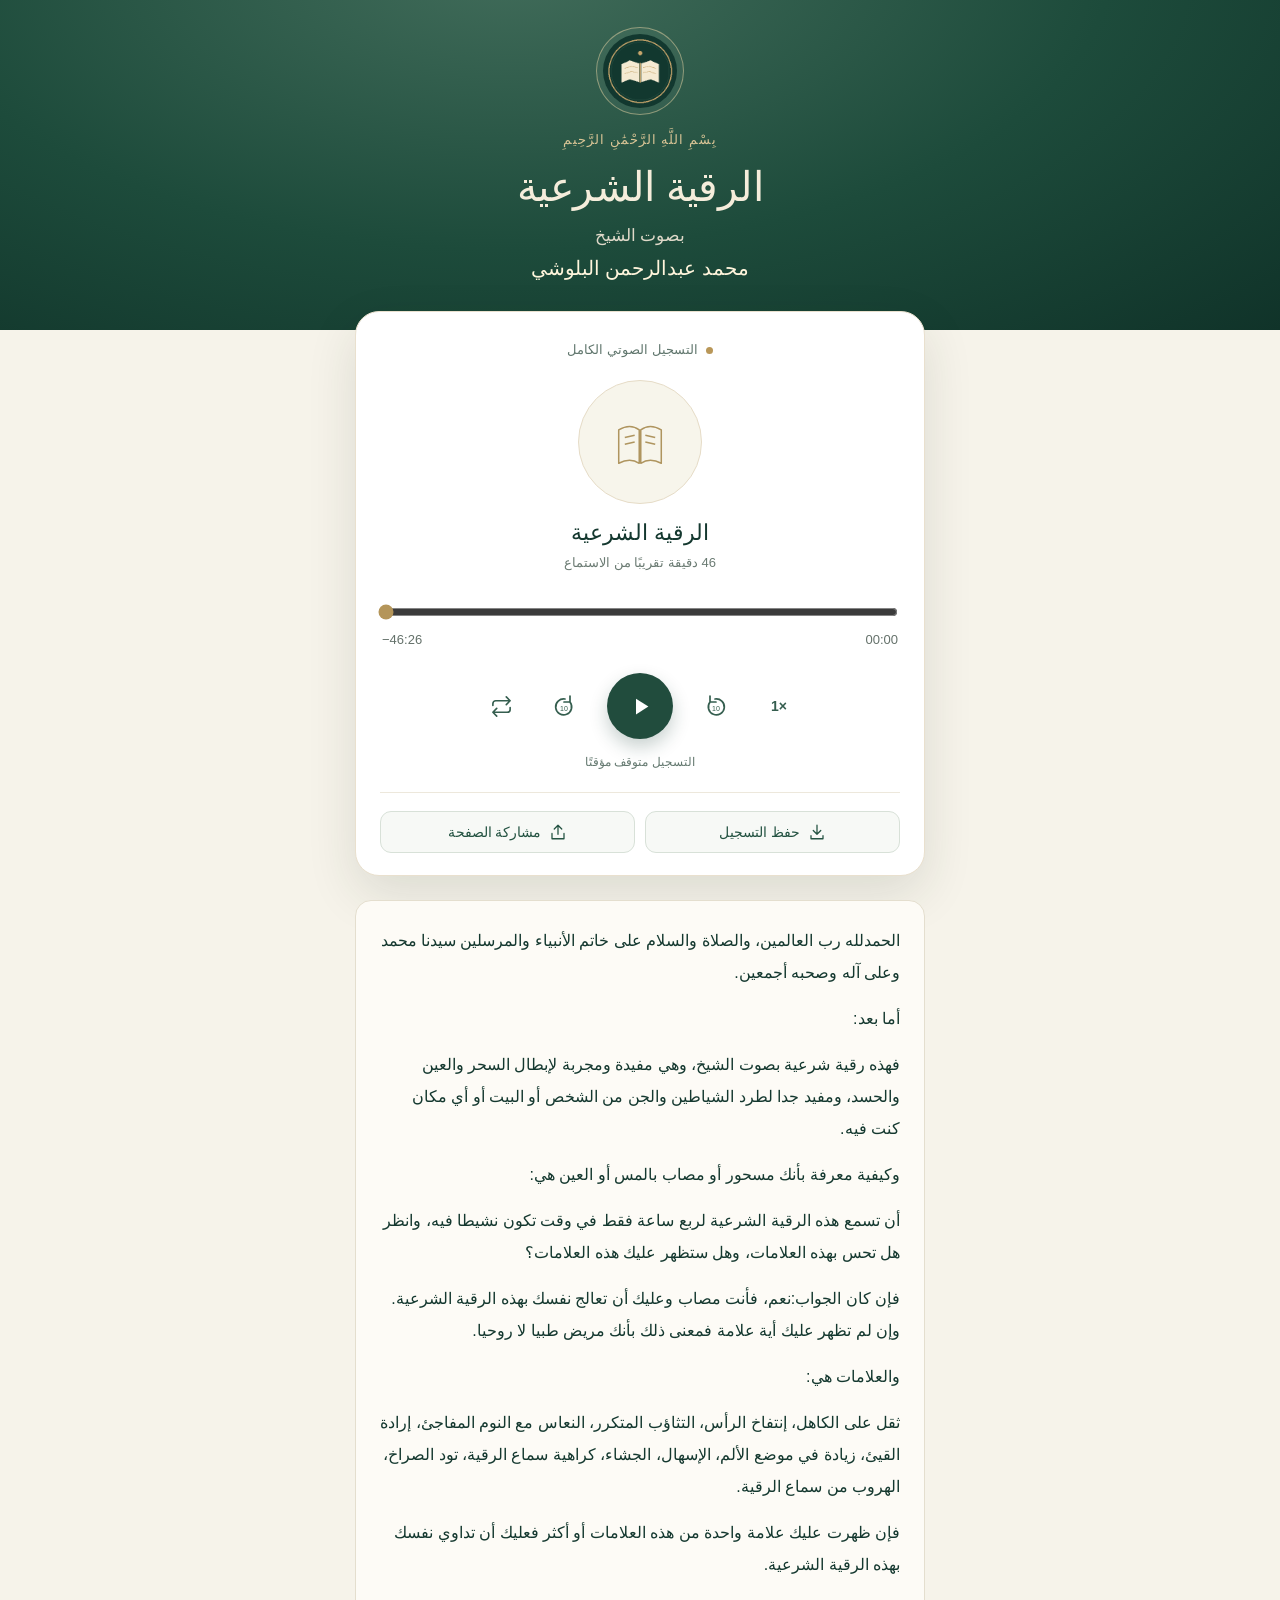
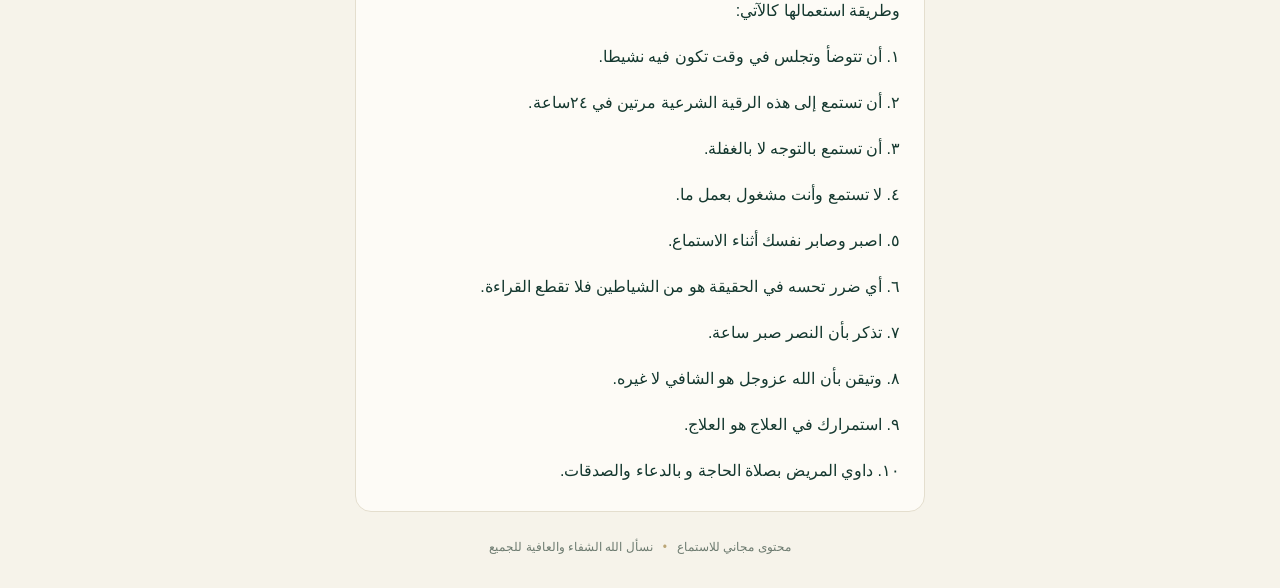
==== index.html @ 59ede6ce "Publish approved ruqyah page with filtered recording" ====
<!doctype html>
<html lang="ar" dir="rtl">
<head>
<meta charset="utf-8">
<meta name="viewport" content="width=device-width,initial-scale=1,viewport-fit=cover">
<meta name="theme-color" content="#14392f">
<meta name="description" content="استمع إلى الرقية الشرعية بصوت الشيخ محمد عبدالرحمن البلوشي. استماع مجاني ومباشر.">
<meta property="og:title" content="الرقية الشرعية | الشيخ محمد عبدالرحمن البلوشي">
<meta property="og:description" content="استمع إلى الرقية الشرعية بصوت الشيخ محمد عبدالرحمن البلوشي.">
<meta property="og:type" content="website">
<link rel="icon" type="image/png" href="icon-192.png">
<link rel="apple-touch-icon" href="icon-192.png">
<link rel="manifest" href="manifest.webmanifest">
<link rel="stylesheet" href="style.css">
<title>الرقية الشرعية | الشيخ محمد عبدالرحمن البلوشي</title>
</head>
<body>
<div class="skyline" aria-hidden="true"></div>
<main class="container">
 <header class="masthead">
  <div class="seal"><img src="icon-192.png" alt="شعار الرقية الشرعية" width="74" height="74"></div>
  <p class="eyebrow">بِسْمِ اللَّهِ الرَّحْمَٰنِ الرَّحِيمِ</p>
  <h1>الرقية الشرعية</h1>
  <p class="sheikh">بصوت الشيخ<br><strong>محمد عبدالرحمن البلوشي</strong></p>
 </header>
 <section class="player" aria-label="مشغل الرقية الشرعية">
  <p class="rec-label"><span class="dot" aria-hidden="true"></span> التسجيل الصوتي الكامل</p>
  <div class="disk" aria-hidden="true"><svg viewBox="0 0 100 100" width="76" height="76"><path d="M22 34Q37 25 49 34V78Q37 70 22 78Z M78 34Q63 25 51 34V78Q63 70 78 78Z" stroke="currentColor" stroke-width="2" fill="none" stroke-linejoin="round"/><path d="M30 44L43 41M30 53L43 50M57 41L70 44M57 50L70 53" stroke="currentColor" stroke-width="2" fill="none"/></svg></div>
  <p class="track">الرقية الشرعية</p>
  <p class="track-sub">46 دقيقة تقريبًا من الاستماع</p>
  <audio id="audio" src="ruqyah.mp3" preload="metadata" playsinline></audio>
  <div class="timeline">
    <input id="seek" type="range" min="0" max="1000" step="1" value="0" aria-label="موضع التشغيل">
    <div class="times"><span id="remaining">−46:26</span><span id="elapsed">00:00</span></div>
  </div>
  <div class="controls">
   <button type="button" id="repeat" class="icon-btn" aria-pressed="false" aria-label="تكرار التسجيل" title="تكرار التسجيل"><svg viewBox="0 0 24 24" width="23" height="23"><path d="M17 2l4 4-4 4M3 11V9a3 3 0 0 1 3-3h15M7 22l-4-4 4-4m14-1v2a3 3 0 0 1-3 3H3"/></svg></button>
   <button type="button" id="forward" class="icon-btn" aria-label="تقديم عشر ثوانٍ" title="تقديم 10 ثوانٍ"><svg viewBox="0 0 24 24" width="24" height="24"><path d="M18 8a8 8 0 1 1-5-3M18 2v6h-6"/><text x="12" y="17" text-anchor="middle" font-size="7" stroke="none" fill="currentColor">10</text></svg></button>
   <button type="button" id="play" class="play-btn" aria-label="تشغيل"><svg id="play-icon" viewBox="0 0 24 24" width="27" height="27"><path d="M8 5v14l11-7z" fill="currentColor" stroke="none"/></svg></button>
   <button type="button" id="back" class="icon-btn" aria-label="إرجاع عشر ثوانٍ" title="إرجاع 10 ثوانٍ"><svg viewBox="0 0 24 24" width="24" height="24"><path d="M6 8a8 8 0 1 0 5-3M6 2v6h6"/><text x="12" y="17" text-anchor="middle" font-size="7" stroke="none" fill="currentColor">10</text></svg></button>
   <button type="button" id="speed" class="icon-btn speed" aria-label="سرعة التشغيل" title="سرعة التشغيل">1×</button>
  </div>
  <div id="status" class="status" role="status" aria-live="polite">اضغط تشغيل للاستماع إلى الرقية</div>
  <div class="actions">
   <a class="action" href="ruqyah.mp3" download="ruqyah-mohammed-albalushi.mp3"><svg viewBox="0 0 24 24"><path d="M12 3v12m-5-5 5 5 5-5M4 17v4h16v-4"/></svg> حفظ التسجيل</a>
   <button class="action" type="button" id="share"><svg viewBox="0 0 24 24"><path d="M12 15V3m-5 5 5-5 5 5M4 14v7h16v-7"/></svg> مشاركة الصفحة</button>
  </div>
 </section>
 <section class="sheikh-text" aria-label="النص المرفق">
  <p>الحمدلله رب العالمين، والصلاة والسلام على خاتم الأنبياء والمرسلين سيدنا محمد وعلى آله وصحبه أجمعين.</p>
  <p>أما بعد:</p>
  <p>فهذه رقية شرعية بصوت الشيخ، وهي مفيدة ومجربة لإبطال السحر والعين والحسد، ومفيد جدا لطرد الشياطين والجن من الشخص أو البيت أو أي مكان كنت فيه.</p>
  <p>وكيفية معرفة بأنك مسحور أو مصاب بالمس أو العين هي:</p>
  <p>أن تسمع هذه الرقية الشرعية لربع ساعة فقط في وقت تكون نشيطا فيه، وانظر هل تحس بهذه العلامات، وهل ستظهر عليك هذه العلامات؟</p>
  <p>فإن كان الجواب:نعم، فأنت مصاب وعليك أن تعالج نفسك بهذه الرقية الشرعية. وإن لم تظهر عليك أية علامة فمعنى ذلك بأنك مريض طبيا لا روحيا.</p>
  <p>والعلامات هي:</p>
  <p>ثقل على الكاهل، إنتفاخ الرأس، التثاؤب المتكرر، النعاس مع النوم المفاجئ، إرادة القيئ، زيادة في موضع الألم، الإسهال، الجشاء، كراهية سماع الرقية، تود الصراخ، الهروب من سماع الرقية.</p>
  <p>فإن ظهرت عليك علامة واحدة من هذه العلامات أو أكثر فعليك أن تداوي نفسك بهذه الرقية الشرعية.</p>
  <p>وطريقة استعمالها كالآتي:</p>
  <p>١. أن تتوضأ وتجلس في وقت تكون فيه نشيطا.</p>
  <p>٢. أن تستمع إلى هذه الرقية الشرعية مرتين في ٢٤ساعة.</p>
  <p>٣. أن تستمع بالتوجه لا بالغفلة.</p>
  <p>٤. لا تستمع وأنت مشغول بعمل ما.</p>
  <p>٥. اصبر وصابر نفسك أثناء الاستماع.</p>
  <p>٦. أي ضرر تحسه في الحقيقة هو من الشياطين فلا تقطع القراءة.</p>
  <p>٧. تذكر بأن النصر صبر ساعة.</p>
  <p>٨. وتيقن بأن الله عزوجل هو الشافي لا غيره.</p>
  <p>٩. استمرارك في العلاج هو العلاج.</p>
  <p>١٠. داوي المريض بصلاة الحاجة و بالدعاء والصدقات.</p>
 </section>
 <footer><span>محتوى مجاني للاستماع</span><span class="sep" aria-hidden="true">•</span><span>نسأل الله الشفاء والعافية للجميع</span></footer>
</main>
<script src="script.js" defer></script>
</body>
</html>
---- style.css ----
*{box-sizing:border-box}html{font-synthesis:none}body{margin:0;background:#f6f3ea;color:#14382f;font-family:Tahoma,"Noto Naskh Arabic",Arial,sans-serif;min-height:100vh;line-height:1.75}.skyline{position:absolute;top:0;left:0;right:0;height:330px;background:radial-gradient(ellipse at 40% -10%,#416c5a 0%,#1d4b3b 55%,#103329 100%);z-index:-1}.container{width:min(100% - 28px,570px);margin:0 auto;padding-bottom:30px}.masthead{text-align:center;color:#f5eddb;padding:27px 10px 25px}.seal{width:88px;height:88px;border:1px solid rgba(232,211,164,.5);border-radius:50%;display:flex;align-items:center;justify-content:center;margin:0 auto 14px;background:rgba(255,255,255,.04)}.seal img{border-radius:50%}.eyebrow{font-size:13px;letter-spacing:1px;color:#dac596;margin:4px 0 5px}h1{font-size:clamp(31px,7vw,41px);line-height:1.5;margin:0;font-weight:700;letter-spacing:-.6px}.sheikh{font-size:17px;margin:3px 0 0;color:#dfd9c9}.sheikh strong{font-size:20px;color:#fff5dc}.player{background:#fff;border:1px solid #e9e0ce;border-radius:24px;box-shadow:0 18px 50px rgba(33,48,34,.12);padding:27px 24px 22px;text-align:center}.rec-label{font-size:13px;color:#60766d;display:flex;align-items:center;justify-content:center;gap:8px;margin:0 0 18px}.dot{width:7px;height:7px;background:#b99758;border-radius:50%}.disk{height:124px;width:124px;border:1px solid #e6dcc7;background:#f7f5eb;color:#af955f;border-radius:50%;display:flex;align-items:center;justify-content:center;margin:0 auto 14px}.track{font-size:22px;font-weight:700;line-height:1.4;margin:0 0 3px}.track-sub{font-size:13px;color:#6b7b73;margin:0}.timeline{margin-top:27px}.timeline input{width:100%;accent-color:#b49559;cursor:pointer;direction:ltr}.times{display:flex;justify-content:space-between;direction:ltr;font-size:13px;color:#64716a;font-variant-numeric:tabular-nums;margin:0 2px}.controls{margin:21px auto 0;display:flex;justify-content:center;align-items:center;gap:clamp(9px,4vw,23px);direction:ltr}.icon-btn,.play-btn{border:0;cursor:pointer;display:flex;align-items:center;justify-content:center;flex-shrink:0}.icon-btn{background:transparent;color:#355e4f;width:40px;height:40px;border-radius:50%}.icon-btn:hover,.icon-btn[aria-pressed=true]{background:#eef2e7;color:#9c7b40}.icon-btn svg,.action svg{stroke:currentColor;stroke-width:1.7;stroke-linecap:round;stroke-linejoin:round;fill:none}.play-btn{background:#214c3d;color:white;border-radius:50%;width:66px;height:66px;box-shadow:0 8px 18px rgba(18,56,47,.23)}.play-btn:hover{background:#12362c}.speed{font-family:inherit;font-weight:bold;font-size:14px}.status{font-size:12px;color:#63786f;min-height:24px;margin-top:13px}.actions{display:flex;gap:10px;border-top:1px solid #ede8dc;padding-top:18px;margin-top:16px}.action{flex:1;border:1px solid #d8e1d8;border-radius:11px;padding:11px 4px;background:#f7f9f6;text-decoration:none;color:#245342;font:600 14px Tahoma,Arial,sans-serif;display:flex;align-items:center;justify-content:center;gap:8px;cursor:pointer}.action:hover{background:#eaf1ea}.action svg{width:18px;height:18px}.notice{padding:23px 23px 16px;margin-top:21px;border-radius:16px;border:1px solid #e4dece;background:#fdfbf6}.notice h2{font-size:16px;margin:0 0 5px;color:#305445}.notice p{margin:0;font-size:14px;color:#5c685f;line-height:2}footer{text-align:center;margin:25px auto 0;font-size:12px;color:#6d7b70;display:flex;gap:10px;align-items:center;justify-content:center;flex-wrap:wrap}.sep{color:#bba677}button:focus-visible,a:focus-visible,input:focus-visible{outline:3px solid #b79759;outline-offset:4px}@media(max-width:380px){.container{width:min(100% - 20px,570px)}.player{padding:23px 14px}.actions{gap:7px}.action{font-size:12px}.controls{gap:5px}}@media(prefers-reduced-motion:reduce){*{transition:none!important}}
.sheikh-text{margin-top:24px;padding:24px;background:#fdfbf6;border:1px solid #e4dece;border-radius:16px;text-align:right;font-size:16px;line-height:2}.sheikh-text p{margin:0 0 14px}.sheikh-text p:last-child{margin-bottom:0}
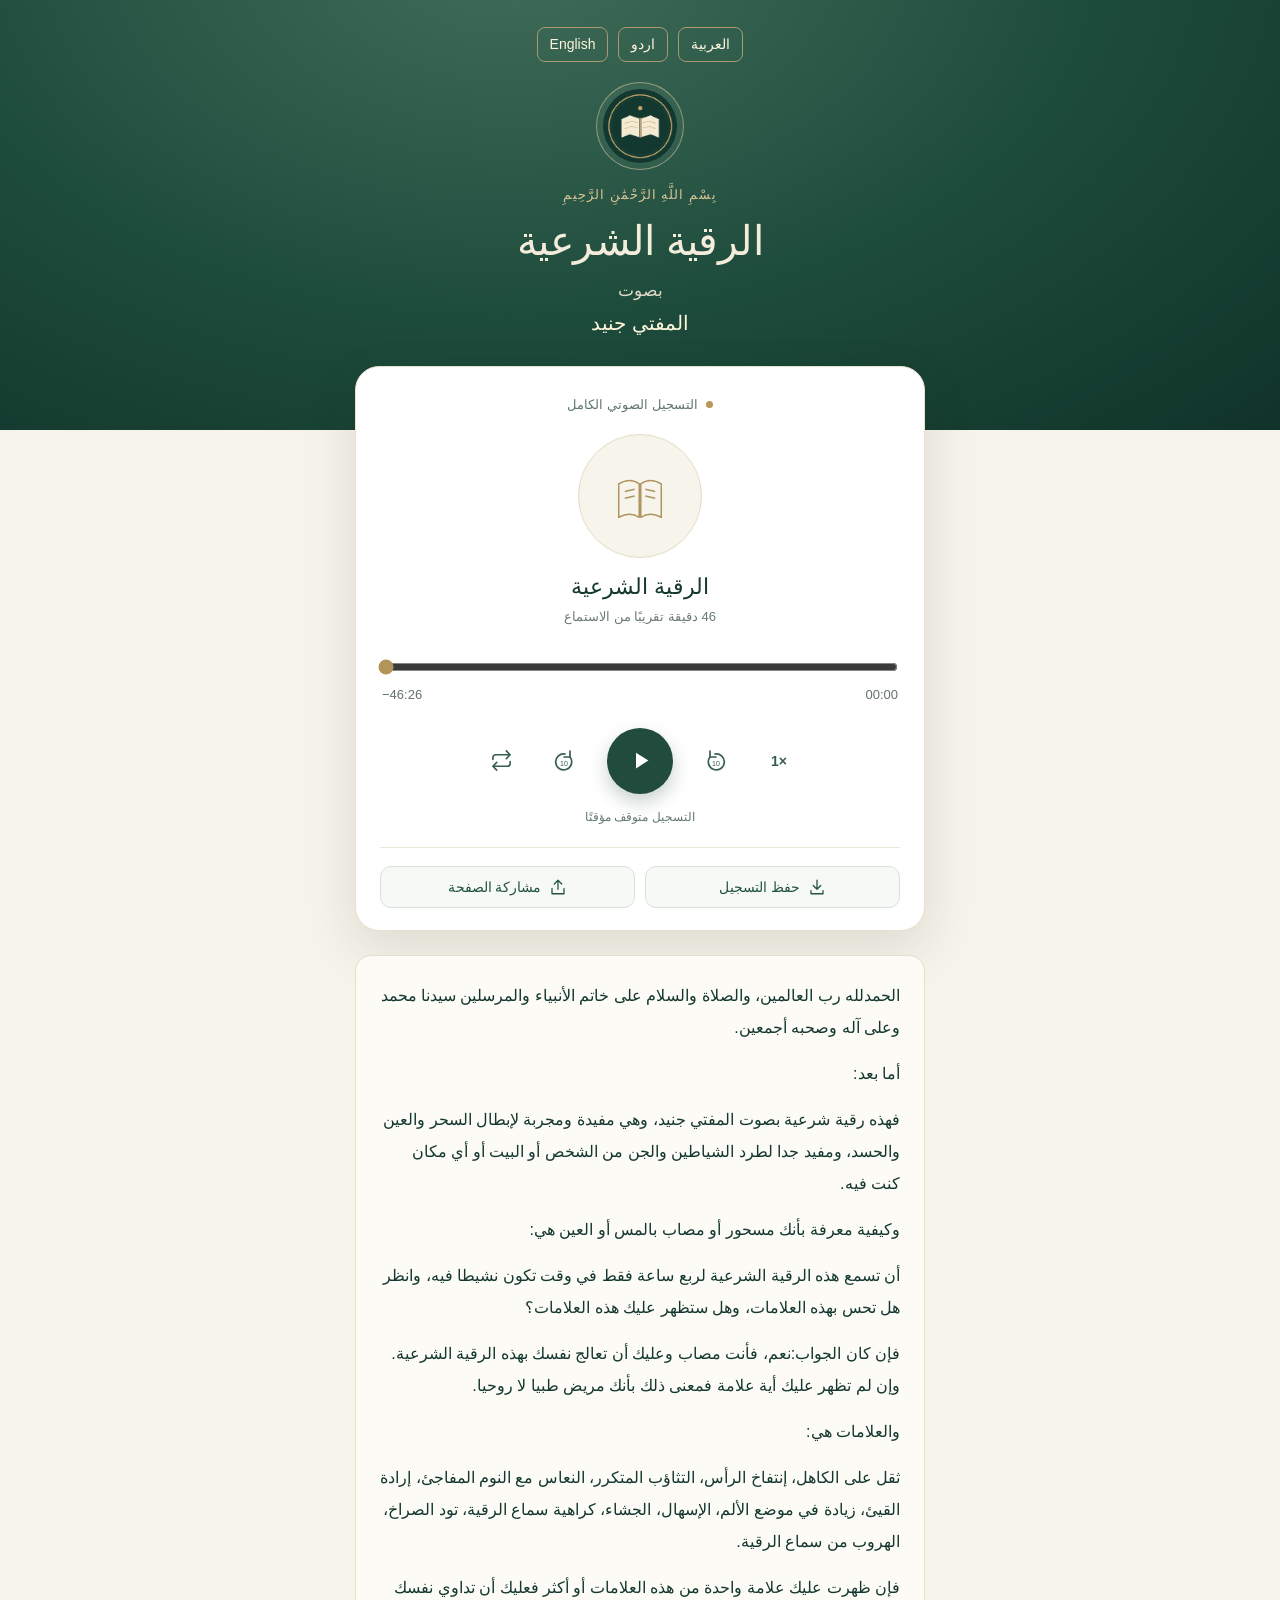
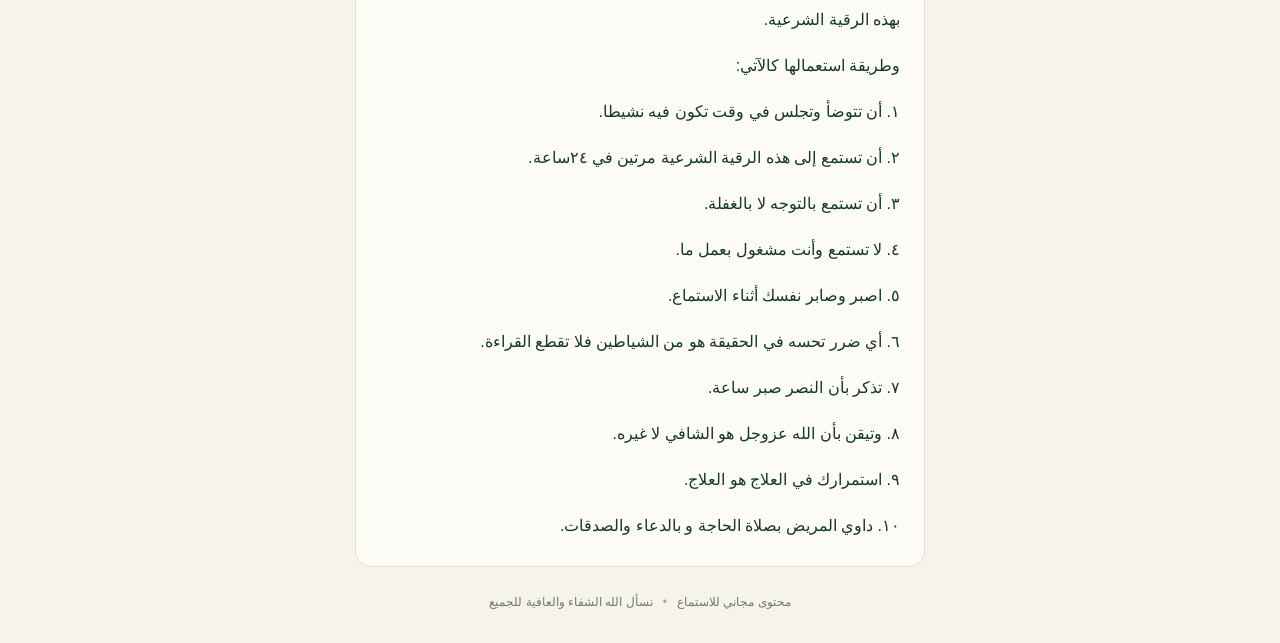
==== commit 0b17f0b7: "Rename reciter to Mufti Junaid; add Urdu and English" ====
--- a/index.html
+++ b/index.html
@@ -1,80 +1,81 @@
-<!doctype html>
-<html lang="ar" dir="rtl">
-<head>
-<meta charset="utf-8">
-<meta name="viewport" content="width=device-width,initial-scale=1,viewport-fit=cover">
-<meta name="theme-color" content="#14392f">
-<meta name="description" content="استمع إلى الرقية الشرعية بصوت الشيخ محمد عبدالرحمن البلوشي. استماع مجاني ومباشر.">
-<meta property="og:title" content="الرقية الشرعية | الشيخ محمد عبدالرحمن البلوشي">
-<meta property="og:description" content="استمع إلى الرقية الشرعية بصوت الشيخ محمد عبدالرحمن البلوشي.">
-<meta property="og:type" content="website">
-<link rel="icon" type="image/png" href="icon-192.png">
-<link rel="apple-touch-icon" href="icon-192.png">
-<link rel="manifest" href="manifest.webmanifest">
-<link rel="stylesheet" href="style.css">
-<title>الرقية الشرعية | الشيخ محمد عبدالرحمن البلوشي</title>
-</head>
-<body>
-<div class="skyline" aria-hidden="true"></div>
-<main class="container">
- <header class="masthead">
-  <div class="seal"><img src="icon-192.png" alt="شعار الرقية الشرعية" width="74" height="74"></div>
-  <p class="eyebrow">بِسْمِ اللَّهِ الرَّحْمَٰنِ الرَّحِيمِ</p>
-  <h1>الرقية الشرعية</h1>
-  <p class="sheikh">بصوت الشيخ<br><strong>محمد عبدالرحمن البلوشي</strong></p>
- </header>
- <section class="player" aria-label="مشغل الرقية الشرعية">
-  <p class="rec-label"><span class="dot" aria-hidden="true"></span> التسجيل الصوتي الكامل</p>
-  <div class="disk" aria-hidden="true"><svg viewBox="0 0 100 100" width="76" height="76"><path d="M22 34Q37 25 49 34V78Q37 70 22 78Z M78 34Q63 25 51 34V78Q63 70 78 78Z" stroke="currentColor" stroke-width="2" fill="none" stroke-linejoin="round"/><path d="M30 44L43 41M30 53L43 50M57 41L70 44M57 50L70 53" stroke="currentColor" stroke-width="2" fill="none"/></svg></div>
-  <p class="track">الرقية الشرعية</p>
-  <p class="track-sub">46 دقيقة تقريبًا من الاستماع</p>
-  <audio id="audio" src="ruqyah.mp3" preload="metadata" playsinline></audio>
-  <div class="timeline">
-    <input id="seek" type="range" min="0" max="1000" step="1" value="0" aria-label="موضع التشغيل">
-    <div class="times"><span id="remaining">−46:26</span><span id="elapsed">00:00</span></div>
-  </div>
-  <div class="controls">
-   <button type="button" id="repeat" class="icon-btn" aria-pressed="false" aria-label="تكرار التسجيل" title="تكرار التسجيل"><svg viewBox="0 0 24 24" width="23" height="23"><path d="M17 2l4 4-4 4M3 11V9a3 3 0 0 1 3-3h15M7 22l-4-4 4-4m14-1v2a3 3 0 0 1-3 3H3"/></svg></button>
-   <button type="button" id="forward" class="icon-btn" aria-label="تقديم عشر ثوانٍ" title="تقديم 10 ثوانٍ"><svg viewBox="0 0 24 24" width="24" height="24"><path d="M18 8a8 8 0 1 1-5-3M18 2v6h-6"/><text x="12" y="17" text-anchor="middle" font-size="7" stroke="none" fill="currentColor">10</text></svg></button>
-   <button type="button" id="play" class="play-btn" aria-label="تشغيل"><svg id="play-icon" viewBox="0 0 24 24" width="27" height="27"><path d="M8 5v14l11-7z" fill="currentColor" stroke="none"/></svg></button>
-   <button type="button" id="back" class="icon-btn" aria-label="إرجاع عشر ثوانٍ" title="إرجاع 10 ثوانٍ"><svg viewBox="0 0 24 24" width="24" height="24"><path d="M6 8a8 8 0 1 0 5-3M6 2v6h6"/><text x="12" y="17" text-anchor="middle" font-size="7" stroke="none" fill="currentColor">10</text></svg></button>
-   <button type="button" id="speed" class="icon-btn speed" aria-label="سرعة التشغيل" title="سرعة التشغيل">1×</button>
-  </div>
-  <div id="status" class="status" role="status" aria-live="polite">اضغط تشغيل للاستماع إلى الرقية</div>
-  <div class="actions">
-   <a class="action" href="ruqyah.mp3" download="ruqyah-mohammed-albalushi.mp3"><svg viewBox="0 0 24 24"><path d="M12 3v12m-5-5 5 5 5-5M4 17v4h16v-4"/></svg> حفظ التسجيل</a>
-   <button class="action" type="button" id="share"><svg viewBox="0 0 24 24"><path d="M12 15V3m-5 5 5-5 5 5M4 14v7h16v-7"/></svg> مشاركة الصفحة</button>
-  </div>
- </section>
- <section class="sheikh-text" aria-label="النص المرفق">
-  <p>الحمدلله رب العالمين، والصلاة والسلام على خاتم الأنبياء والمرسلين سيدنا محمد وعلى آله وصحبه أجمعين.</p>
-  <p>أما بعد:</p>
-  <p>فهذه رقية شرعية بصوت الشيخ، وهي مفيدة ومجربة لإبطال السحر والعين والحسد، ومفيد جدا لطرد الشياطين والجن من الشخص أو البيت أو أي مكان كنت فيه.</p>
-  <p>وكيفية معرفة بأنك مسحور أو مصاب بالمس أو العين هي:</p>
-  <p>أن تسمع هذه الرقية الشرعية لربع ساعة فقط في وقت تكون نشيطا فيه، وانظر هل تحس بهذه العلامات، وهل ستظهر عليك هذه العلامات؟</p>
-  <p>فإن كان الجواب:نعم، فأنت مصاب وعليك أن تعالج نفسك بهذه الرقية الشرعية. وإن لم تظهر عليك أية علامة فمعنى ذلك بأنك مريض طبيا لا روحيا.</p>
-  <p>والعلامات هي:</p>
-  <p>ثقل على الكاهل، إنتفاخ الرأس، التثاؤب المتكرر، النعاس مع النوم المفاجئ، إرادة القيئ، زيادة في موضع الألم، الإسهال، الجشاء، كراهية سماع الرقية، تود الصراخ، الهروب من سماع الرقية.</p>
-  <p>فإن ظهرت عليك علامة واحدة من هذه العلامات أو أكثر فعليك أن تداوي نفسك بهذه الرقية الشرعية.</p>
-  <p>وطريقة استعمالها كالآتي:</p>
-  <p>١. أن تتوضأ وتجلس في وقت تكون فيه نشيطا.</p>
-  <p>٢. أن تستمع إلى هذه الرقية الشرعية مرتين في ٢٤ساعة.</p>
-  <p>٣. أن تستمع بالتوجه لا بالغفلة.</p>
-  <p>٤. لا تستمع وأنت مشغول بعمل ما.</p>
-  <p>٥. اصبر وصابر نفسك أثناء الاستماع.</p>
-  <p>٦. أي ضرر تحسه في الحقيقة هو من الشياطين فلا تقطع القراءة.</p>
-  <p>٧. تذكر بأن النصر صبر ساعة.</p>
-  <p>٨. وتيقن بأن الله عزوجل هو الشافي لا غيره.</p>
-  <p>٩. استمرارك في العلاج هو العلاج.</p>
-  <p>١٠. داوي المريض بصلاة الحاجة و بالدعاء والصدقات.</p>
- </section>
- <footer><span>محتوى مجاني للاستماع</span><span class="sep" aria-hidden="true">•</span><span>نسأل الله الشفاء والعافية للجميع</span></footer>
-</main>
-<script src="script.js" defer></script>
-</body>
-</html>
+<!doctype html>
+<html lang="ar" dir="rtl">
+<head>
+<meta charset="utf-8">
+<meta name="viewport" content="width=device-width,initial-scale=1,viewport-fit=cover">
+<meta name="theme-color" content="#14392f">
+<meta name="description" content="استمع إلى الرقية الشرعية بصوت المفتي جنيد. استماع مجاني ومباشر.">
+<meta property="og:title" content="الرقية الشرعية | المفتي جنيد">
+<meta property="og:description" content="استمع إلى الرقية الشرعية بصوت المفتي جنيد.">
+<meta property="og:type" content="website">
+<link rel="icon" type="image/png" href="icon-192.png">
+<link rel="apple-touch-icon" href="icon-192.png">
+<link rel="manifest" href="manifest.webmanifest">
+<link rel="stylesheet" href="style.css">
+<title>الرقية الشرعية | المفتي جنيد</title>
+</head>
+<body>
+<div class="skyline" aria-hidden="true"></div>
+<main class="container">
+ <header class="masthead"><nav class="languages" aria-label="Language"><a href="index.html" lang="ar">العربية</a><a href="ur.html" lang="ur">اردو</a><a href="en.html" lang="en">English</a></nav>
+  <div class="seal"><img src="icon-192.png" alt="شعار الرقية الشرعية" width="74" height="74"></div>
+  <p class="eyebrow">بِسْمِ اللَّهِ الرَّحْمَٰنِ الرَّحِيمِ</p>
+  <h1>الرقية الشرعية</h1>
+  <p class="sheikh">بصوت<br><strong>المفتي جنيد</strong></p>
+ </header>
+ <section class="player" aria-label="مشغل الرقية الشرعية">
+  <p class="rec-label"><span class="dot" aria-hidden="true"></span> التسجيل الصوتي الكامل</p>
+  <div class="disk" aria-hidden="true"><svg viewBox="0 0 100 100" width="76" height="76"><path d="M22 34Q37 25 49 34V78Q37 70 22 78Z M78 34Q63 25 51 34V78Q63 70 78 78Z" stroke="currentColor" stroke-width="2" fill="none" stroke-linejoin="round"/><path d="M30 44L43 41M30 53L43 50M57 41L70 44M57 50L70 53" stroke="currentColor" stroke-width="2" fill="none"/></svg></div>
+  <p class="track">الرقية الشرعية</p>
+  <p class="track-sub">46 دقيقة تقريبًا من الاستماع</p>
+  <audio id="audio" src="ruqyah.mp3" preload="metadata" playsinline></audio>
+  <div class="timeline">
+    <input id="seek" type="range" min="0" max="1000" step="1" value="0" aria-label="موضع التشغيل">
+    <div class="times"><span id="remaining">−46:26</span><span id="elapsed">00:00</span></div>
+  </div>
+  <div class="controls">
+   <button type="button" id="repeat" class="icon-btn" aria-pressed="false" aria-label="تكرار التسجيل" title="تكرار التسجيل"><svg viewBox="0 0 24 24" width="23" height="23"><path d="M17 2l4 4-4 4M3 11V9a3 3 0 0 1 3-3h15M7 22l-4-4 4-4m14-1v2a3 3 0 0 1-3 3H3"/></svg></button>
+   <button type="button" id="forward" class="icon-btn" aria-label="تقديم عشر ثوانٍ" title="تقديم 10 ثوانٍ"><svg viewBox="0 0 24 24" width="24" height="24"><path d="M18 8a8 8 0 1 1-5-3M18 2v6h-6"/><text x="12" y="17" text-anchor="middle" font-size="7" stroke="none" fill="currentColor">10</text></svg></button>
+   <button type="button" id="play" class="play-btn" aria-label="تشغيل"><svg id="play-icon" viewBox="0 0 24 24" width="27" height="27"><path d="M8 5v14l11-7z" fill="currentColor" stroke="none"/></svg></button>
+   <button type="button" id="back" class="icon-btn" aria-label="إرجاع عشر ثوانٍ" title="إرجاع 10 ثوانٍ"><svg viewBox="0 0 24 24" width="24" height="24"><path d="M6 8a8 8 0 1 0 5-3M6 2v6h6"/><text x="12" y="17" text-anchor="middle" font-size="7" stroke="none" fill="currentColor">10</text></svg></button>
+   <button type="button" id="speed" class="icon-btn speed" aria-label="سرعة التشغيل" title="سرعة التشغيل">1×</button>
+  </div>
+  <div id="status" class="status" role="status" aria-live="polite">اضغط تشغيل للاستماع إلى الرقية</div>
+  <div class="actions">
+   <a class="action" href="ruqyah.mp3" download="ruqyah-mufti-junaid.mp3"><svg viewBox="0 0 24 24"><path d="M12 3v12m-5-5 5 5 5-5M4 17v4h16v-4"/></svg> حفظ التسجيل</a>
+   <button class="action" type="button" id="share"><svg viewBox="0 0 24 24"><path d="M12 15V3m-5 5 5-5 5 5M4 14v7h16v-7"/></svg> مشاركة الصفحة</button>
+  </div>
+ </section>
+ <section class="sheikh-text" aria-label="النص المرفق">
+  <p>الحمدلله رب العالمين، والصلاة والسلام على خاتم الأنبياء والمرسلين سيدنا محمد وعلى آله وصحبه أجمعين.</p>
+  <p>أما بعد:</p>
+  <p>فهذه رقية شرعية بصوت المفتي جنيد، وهي مفيدة ومجربة لإبطال السحر والعين والحسد، ومفيد جدا لطرد الشياطين والجن من الشخص أو البيت أو أي مكان كنت فيه.</p>
+  <p>وكيفية معرفة بأنك مسحور أو مصاب بالمس أو العين هي:</p>
+  <p>أن تسمع هذه الرقية الشرعية لربع ساعة فقط في وقت تكون نشيطا فيه، وانظر هل تحس بهذه العلامات، وهل ستظهر عليك هذه العلامات؟</p>
+  <p>فإن كان الجواب:نعم، فأنت مصاب وعليك أن تعالج نفسك بهذه الرقية الشرعية. وإن لم تظهر عليك أية علامة فمعنى ذلك بأنك مريض طبيا لا روحيا.</p>
+  <p>والعلامات هي:</p>
+  <p>ثقل على الكاهل، إنتفاخ الرأس، التثاؤب المتكرر، النعاس مع النوم المفاجئ، إرادة القيئ، زيادة في موضع الألم، الإسهال، الجشاء، كراهية سماع الرقية، تود الصراخ، الهروب من سماع الرقية.</p>
+  <p>فإن ظهرت عليك علامة واحدة من هذه العلامات أو أكثر فعليك أن تداوي نفسك بهذه الرقية الشرعية.</p>
+  <p>وطريقة استعمالها كالآتي:</p>
+  <p>١. أن تتوضأ وتجلس في وقت تكون فيه نشيطا.</p>
+  <p>٢. أن تستمع إلى هذه الرقية الشرعية مرتين في ٢٤ساعة.</p>
+  <p>٣. أن تستمع بالتوجه لا بالغفلة.</p>
+  <p>٤. لا تستمع وأنت مشغول بعمل ما.</p>
+  <p>٥. اصبر وصابر نفسك أثناء الاستماع.</p>
+  <p>٦. أي ضرر تحسه في الحقيقة هو من الشياطين فلا تقطع القراءة.</p>
+  <p>٧. تذكر بأن النصر صبر ساعة.</p>
+  <p>٨. وتيقن بأن الله عزوجل هو الشافي لا غيره.</p>
+  <p>٩. استمرارك في العلاج هو العلاج.</p>
+  <p>١٠. داوي المريض بصلاة الحاجة و بالدعاء والصدقات.</p>
+ </section>
+ <footer><span>محتوى مجاني للاستماع</span><span class="sep" aria-hidden="true">•</span><span>نسأل الله الشفاء والعافية للجميع</span></footer>
+</main>
+<script src="script.js" defer></script>
+</body>
+</html>
 
 
 
 
 
+
--- a/style.css
+++ b/style.css
@@ -1,3 +1,6 @@
 *{box-sizing:border-box}html{font-synthesis:none}body{margin:0;background:#f6f3ea;color:#14382f;font-family:Tahoma,"Noto Naskh Arabic",Arial,sans-serif;min-height:100vh;line-height:1.75}.skyline{position:absolute;top:0;left:0;right:0;height:330px;background:radial-gradient(ellipse at 40% -10%,#416c5a 0%,#1d4b3b 55%,#103329 100%);z-index:-1}.container{width:min(100% - 28px,570px);margin:0 auto;padding-bottom:30px}.masthead{text-align:center;color:#f5eddb;padding:27px 10px 25px}.seal{width:88px;height:88px;border:1px solid rgba(232,211,164,.5);border-radius:50%;display:flex;align-items:center;justify-content:center;margin:0 auto 14px;background:rgba(255,255,255,.04)}.seal img{border-radius:50%}.eyebrow{font-size:13px;letter-spacing:1px;color:#dac596;margin:4px 0 5px}h1{font-size:clamp(31px,7vw,41px);line-height:1.5;margin:0;font-weight:700;letter-spacing:-.6px}.sheikh{font-size:17px;margin:3px 0 0;color:#dfd9c9}.sheikh strong{font-size:20px;color:#fff5dc}.player{background:#fff;border:1px solid #e9e0ce;border-radius:24px;box-shadow:0 18px 50px rgba(33,48,34,.12);padding:27px 24px 22px;text-align:center}.rec-label{font-size:13px;color:#60766d;display:flex;align-items:center;justify-content:center;gap:8px;margin:0 0 18px}.dot{width:7px;height:7px;background:#b99758;border-radius:50%}.disk{height:124px;width:124px;border:1px solid #e6dcc7;background:#f7f5eb;color:#af955f;border-radius:50%;display:flex;align-items:center;justify-content:center;margin:0 auto 14px}.track{font-size:22px;font-weight:700;line-height:1.4;margin:0 0 3px}.track-sub{font-size:13px;color:#6b7b73;margin:0}.timeline{margin-top:27px}.timeline input{width:100%;accent-color:#b49559;cursor:pointer;direction:ltr}.times{display:flex;justify-content:space-between;direction:ltr;font-size:13px;color:#64716a;font-variant-numeric:tabular-nums;margin:0 2px}.controls{margin:21px auto 0;display:flex;justify-content:center;align-items:center;gap:clamp(9px,4vw,23px);direction:ltr}.icon-btn,.play-btn{border:0;cursor:pointer;display:flex;align-items:center;justify-content:center;flex-shrink:0}.icon-btn{background:transparent;color:#355e4f;width:40px;height:40px;border-radius:50%}.icon-btn:hover,.icon-btn[aria-pressed=true]{background:#eef2e7;color:#9c7b40}.icon-btn svg,.action svg{stroke:currentColor;stroke-width:1.7;stroke-linecap:round;stroke-linejoin:round;fill:none}.play-btn{background:#214c3d;color:white;border-radius:50%;width:66px;height:66px;box-shadow:0 8px 18px rgba(18,56,47,.23)}.play-btn:hover{background:#12362c}.speed{font-family:inherit;font-weight:bold;font-size:14px}.status{font-size:12px;color:#63786f;min-height:24px;margin-top:13px}.actions{display:flex;gap:10px;border-top:1px solid #ede8dc;padding-top:18px;margin-top:16px}.action{flex:1;border:1px solid #d8e1d8;border-radius:11px;padding:11px 4px;background:#f7f9f6;text-decoration:none;color:#245342;font:600 14px Tahoma,Arial,sans-serif;display:flex;align-items:center;justify-content:center;gap:8px;cursor:pointer}.action:hover{background:#eaf1ea}.action svg{width:18px;height:18px}.notice{padding:23px 23px 16px;margin-top:21px;border-radius:16px;border:1px solid #e4dece;background:#fdfbf6}.notice h2{font-size:16px;margin:0 0 5px;color:#305445}.notice p{margin:0;font-size:14px;color:#5c685f;line-height:2}footer{text-align:center;margin:25px auto 0;font-size:12px;color:#6d7b70;display:flex;gap:10px;align-items:center;justify-content:center;flex-wrap:wrap}.sep{color:#bba677}button:focus-visible,a:focus-visible,input:focus-visible{outline:3px solid #b79759;outline-offset:4px}@media(max-width:380px){.container{width:min(100% - 20px,570px)}.player{padding:23px 14px}.actions{gap:7px}.action{font-size:12px}.controls{gap:5px}}@media(prefers-reduced-motion:reduce){*{transition:none!important}}
 .sheikh-text{margin-top:24px;padding:24px;background:#fdfbf6;border:1px solid #e4dece;border-radius:16px;text-align:right;font-size:16px;line-height:2}.sheikh-text p{margin:0 0 14px}.sheikh-text p:last-child{margin-bottom:0}
 
+
+.languages{display:flex;justify-content:center;gap:10px;flex-wrap:wrap;margin:0 0 20px}.languages a{color:#fff5dc;border:1px solid #ac9871;border-radius:8px;padding:4px 12px;text-decoration:none;font-size:14px}.languages a:hover{background:#416c5a}html[lang=en] .sheikh-text{text-align:left}html[lang=ur] .sheikh-text{line-height:2.2}
+.skyline{height:430px}
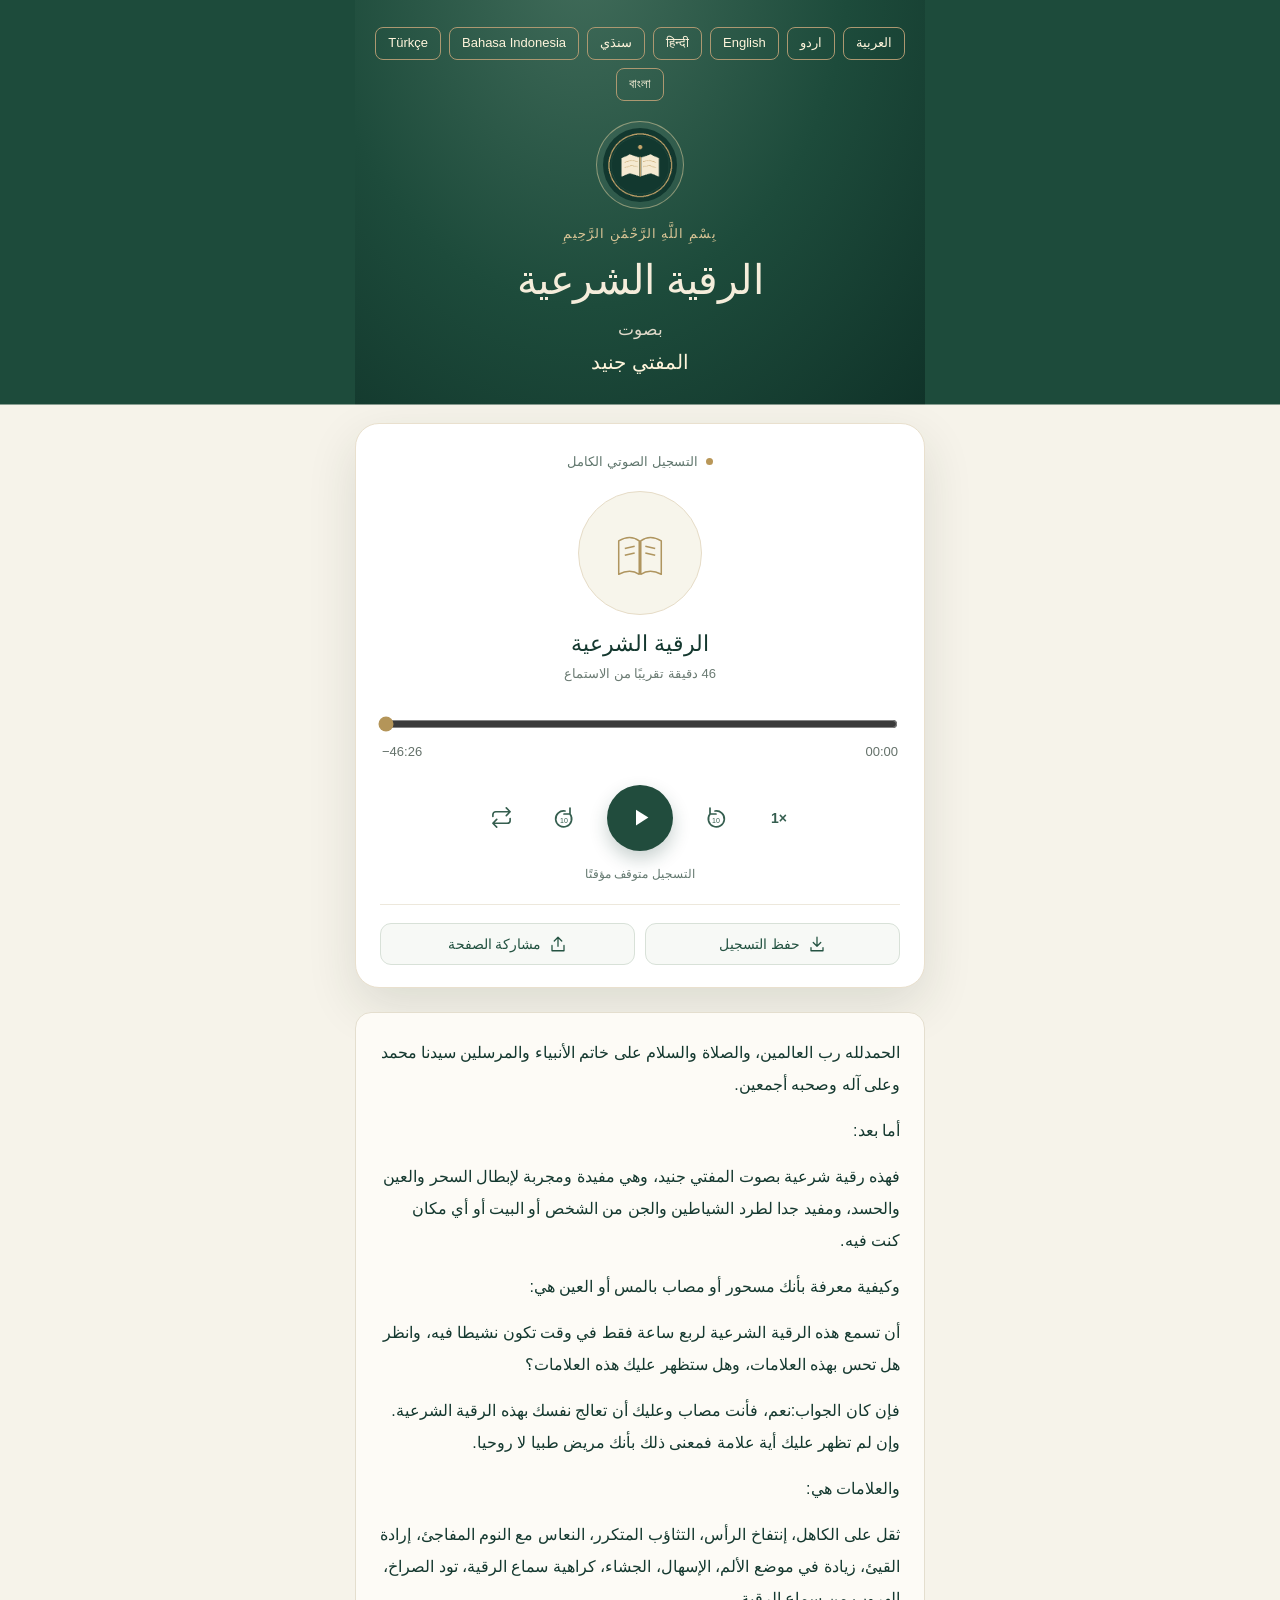
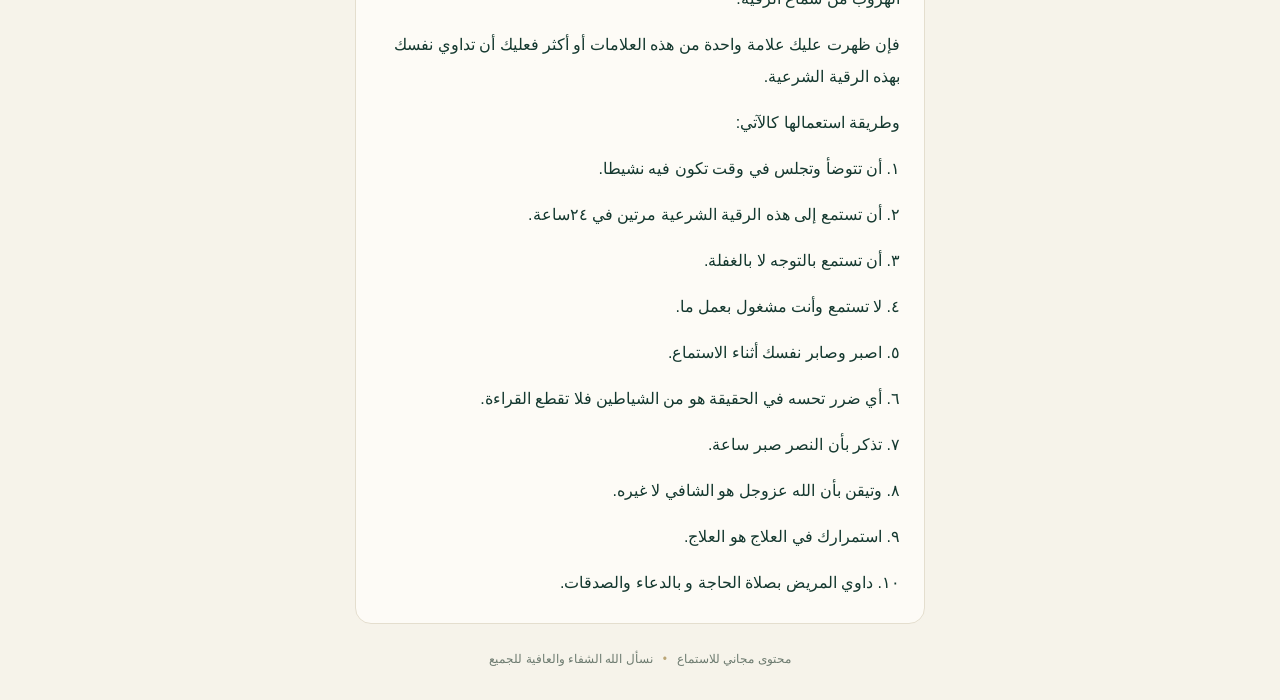
==== commit 4fec0040: "Add Hindi, Sindhi, Indonesian, Turkish and Bengali" ====
--- a/index.html
+++ b/index.html
@@ -17,7 +17,7 @@
 <body>
 <div class="skyline" aria-hidden="true"></div>
 <main class="container">
- <header class="masthead"><nav class="languages" aria-label="Language"><a href="index.html" lang="ar">العربية</a><a href="ur.html" lang="ur">اردو</a><a href="en.html" lang="en">English</a></nav>
+ <header class="masthead"><nav class="languages" aria-label="Language"><a href="index.html" lang="ar" dir="rtl">العربية</a><a href="ur.html" lang="ur" dir="rtl">اردو</a><a href="en.html" lang="en" dir="ltr">English</a><a href="hi.html" lang="hi" dir="ltr">हिन्दी</a><a href="sd.html" lang="sd" dir="rtl">سنڌي</a><a href="id.html" lang="id" dir="ltr">Bahasa Indonesia</a><a href="tr.html" lang="tr" dir="ltr">Türkçe</a><a href="bn.html" lang="bn" dir="ltr">বাংলা</a></nav>
   <div class="seal"><img src="icon-192.png" alt="شعار الرقية الشرعية" width="74" height="74"></div>
   <p class="eyebrow">بِسْمِ اللَّهِ الرَّحْمَٰنِ الرَّحِيمِ</p>
   <h1>الرقية الشرعية</h1>
--- a/style.css
+++ b/style.css
@@ -4,3 +4,6 @@
 
 .languages{display:flex;justify-content:center;gap:10px;flex-wrap:wrap;margin:0 0 20px}.languages a{color:#fff5dc;border:1px solid #ac9871;border-radius:8px;padding:4px 12px;text-decoration:none;font-size:14px}.languages a:hover{background:#416c5a}html[lang=en] .sheikh-text{text-align:left}html[lang=ur] .sheikh-text{line-height:2.2}
 .skyline{height:430px}
+
+/* Keep the masthead background behind all language choices. */
+.skyline{display:none}.masthead{background:radial-gradient(ellipse at 40% -10%,#416c5a 0%,#1d4b3b 55%,#103329 100%);box-shadow:0 0 0 100vmax #1d4b3b;clip-path:inset(0 -100vmax);margin-bottom:18px}.languages{gap:8px}.languages a{font-family:Tahoma,Arial,sans-serif;font-size:13px}.sheikh-text{text-align:start}html[lang=sd] .sheikh-text{line-height:2.2}
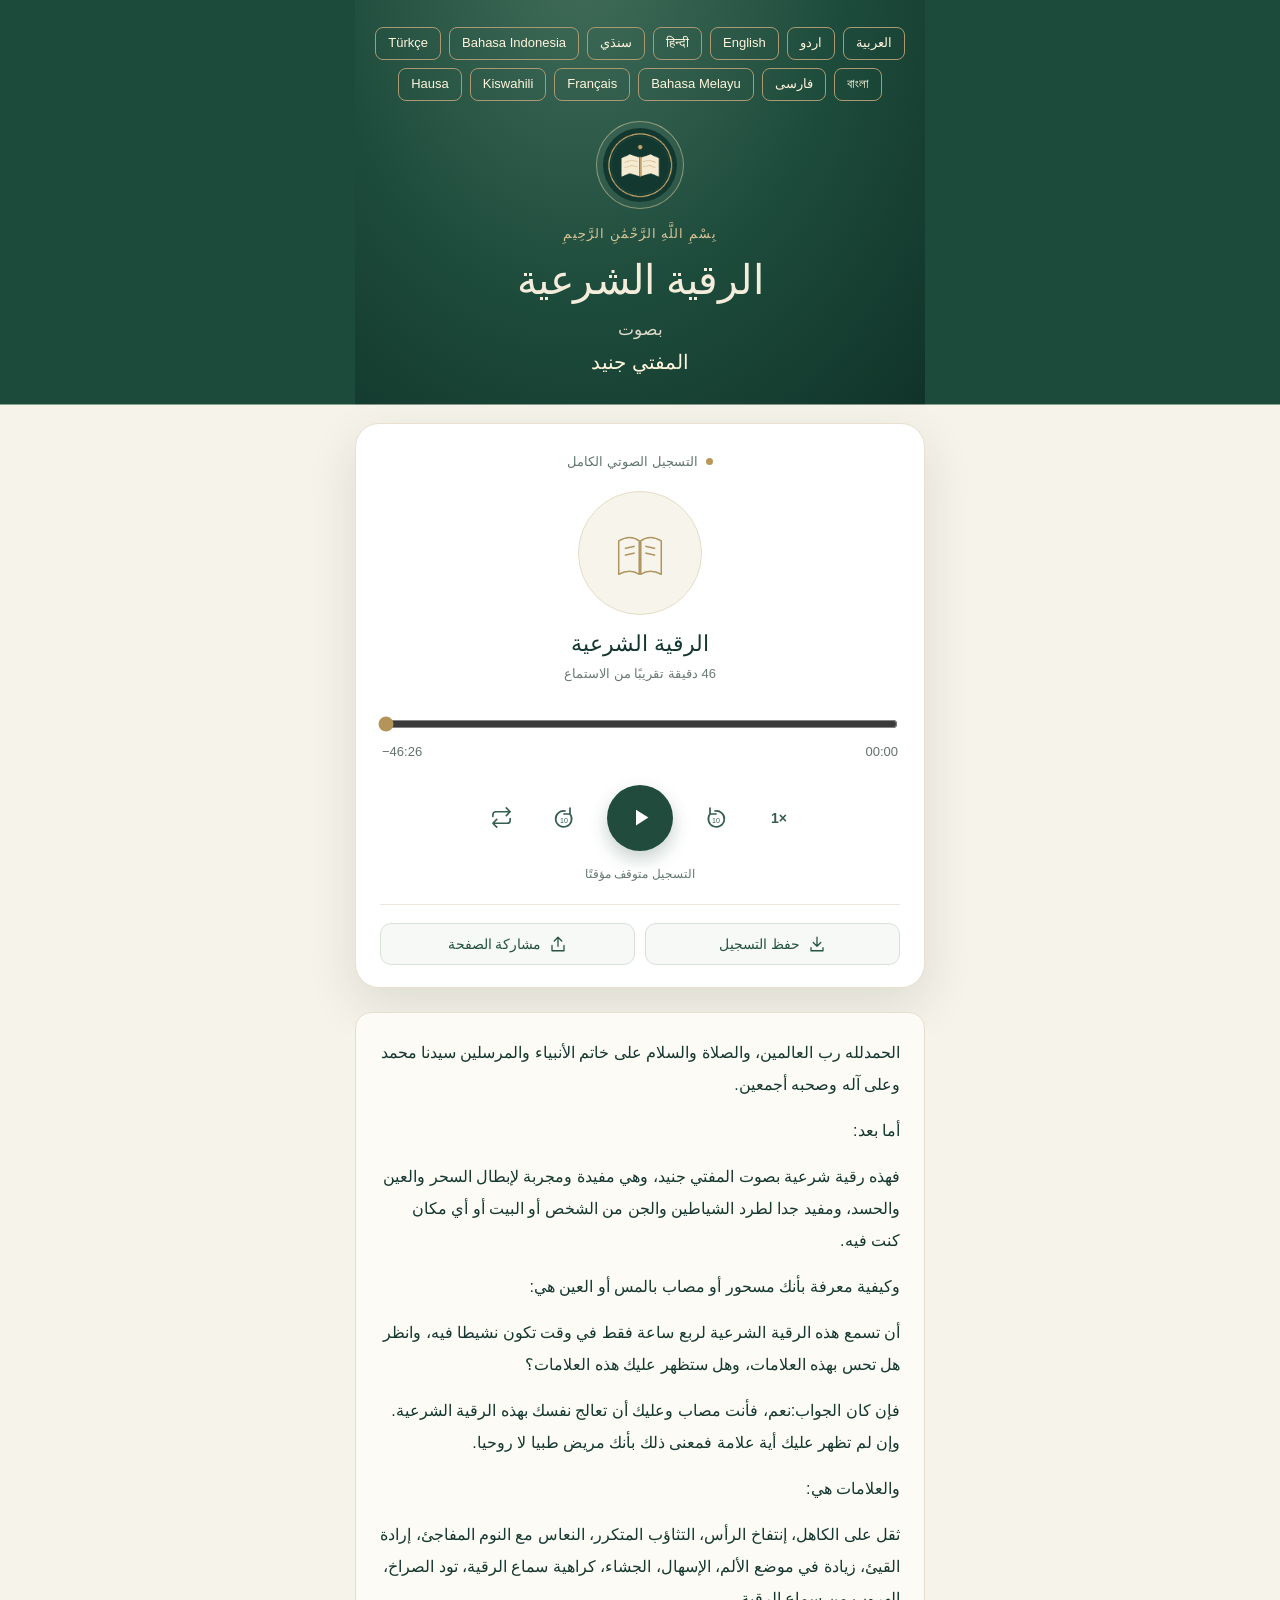
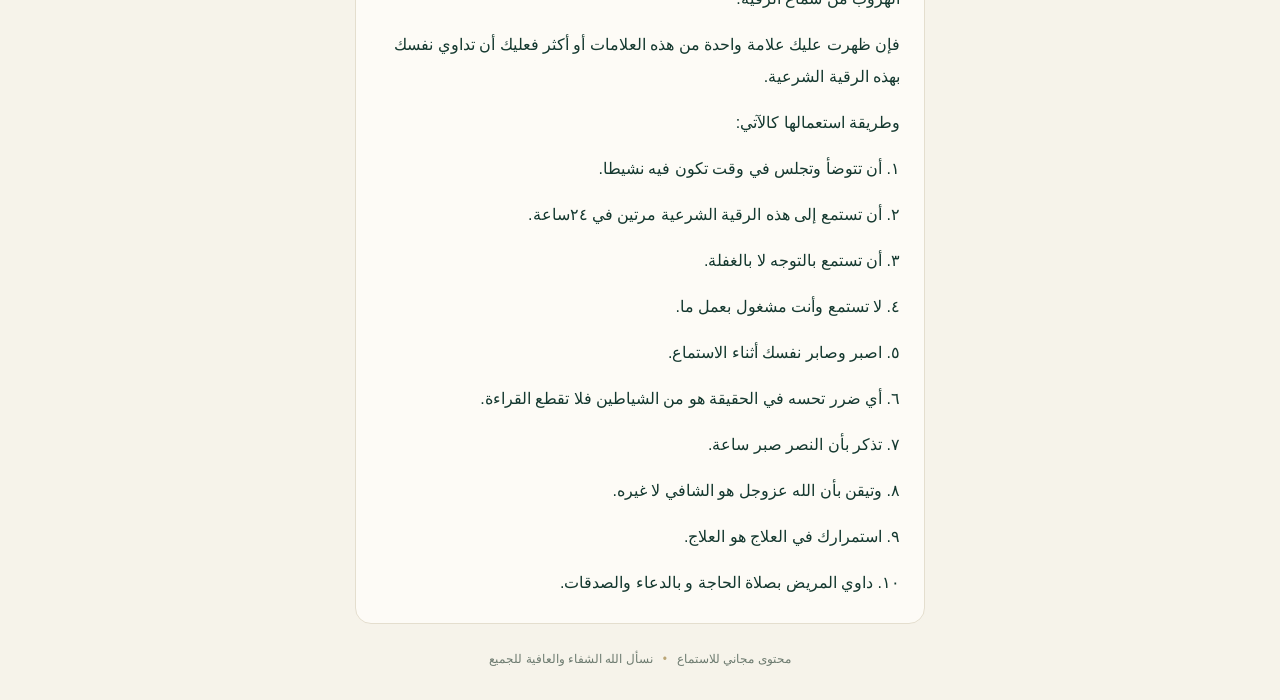
==== commit 28260b21: "Add Persian, Malay, French, Swahili and Hausa" ====
--- a/index.html
+++ b/index.html
@@ -17,7 +17,7 @@
 <body>
 <div class="skyline" aria-hidden="true"></div>
 <main class="container">
- <header class="masthead"><nav class="languages" aria-label="Language"><a href="index.html" lang="ar" dir="rtl">العربية</a><a href="ur.html" lang="ur" dir="rtl">اردو</a><a href="en.html" lang="en" dir="ltr">English</a><a href="hi.html" lang="hi" dir="ltr">हिन्दी</a><a href="sd.html" lang="sd" dir="rtl">سنڌي</a><a href="id.html" lang="id" dir="ltr">Bahasa Indonesia</a><a href="tr.html" lang="tr" dir="ltr">Türkçe</a><a href="bn.html" lang="bn" dir="ltr">বাংলা</a></nav>
+ <header class="masthead"><nav class="languages" aria-label="Language"><a href="index.html" lang="ar" dir="rtl">العربية</a><a href="ur.html" lang="ur" dir="rtl">اردو</a><a href="en.html" lang="en" dir="ltr">English</a><a href="hi.html" lang="hi" dir="ltr">हिन्दी</a><a href="sd.html" lang="sd" dir="rtl">سنڌي</a><a href="id.html" lang="id" dir="ltr">Bahasa Indonesia</a><a href="tr.html" lang="tr" dir="ltr">Türkçe</a><a href="bn.html" lang="bn" dir="ltr">বাংলা</a><a href="fa.html" lang="fa" dir="rtl">فارسی</a><a href="ms.html" lang="ms" dir="ltr">Bahasa Melayu</a><a href="fr.html" lang="fr" dir="ltr">Français</a><a href="sw.html" lang="sw" dir="ltr">Kiswahili</a><a href="ha.html" lang="ha" dir="ltr">Hausa</a></nav>
   <div class="seal"><img src="icon-192.png" alt="شعار الرقية الشرعية" width="74" height="74"></div>
   <p class="eyebrow">بِسْمِ اللَّهِ الرَّحْمَٰنِ الرَّحِيمِ</p>
   <h1>الرقية الشرعية</h1>
